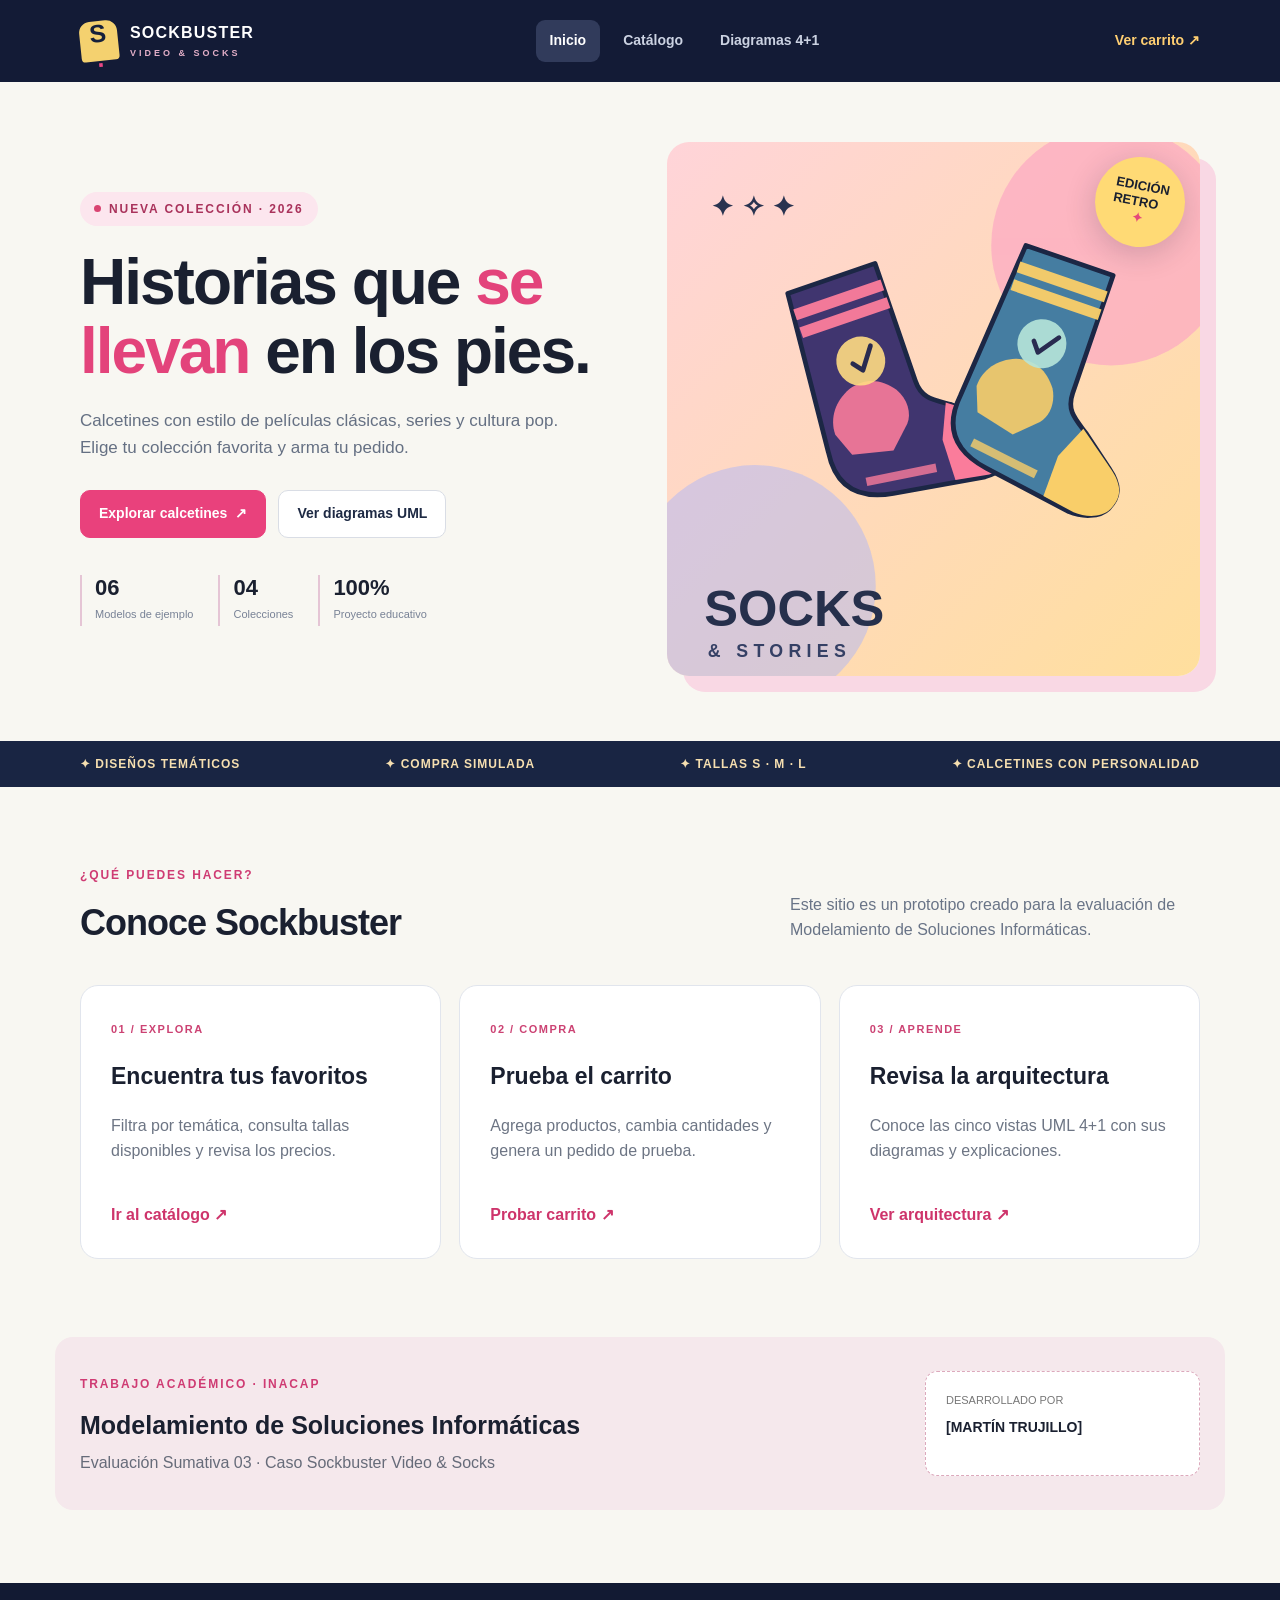
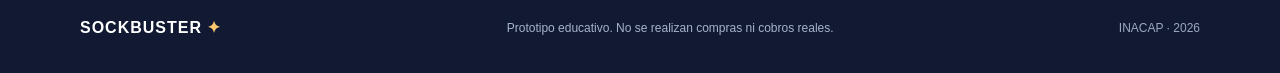
==== index.html @ fbe6a499 "Add files via upload" ====
<!DOCTYPE html>
<html lang="es">
<head>
  <meta charset="UTF-8">
  <meta name="viewport" content="width=device-width, initial-scale=1.0">
  <meta name="description" content="Sockbuster: tienda de calcetines temáticos de cine, series y cultura pop.">
  <title>Sockbuster | Inicio</title>
  <link rel="stylesheet" href="css/estilos.css">
</head>
<body>
  <header class="encabezado">
    <div class="contenedor barra">
      <a class="marca" href="index.html" aria-label="Sockbuster, ir al inicio"><span class="marca-figura">S<span class="marca-punto">.</span></span><span>SOCKBUSTER<small>VIDEO & SOCKS</small></span></a>
      <nav aria-label="Navegación principal"><a class="activo" href="index.html">Inicio</a><a href="catalogo.html">Catálogo</a><a href="diagramas.html">Diagramas 4+1</a></nav>
      <a class="enlace-carrito" href="catalogo.html#seccion-carrito">Ver carrito <span aria-hidden="true">↗</span></a>
    </div>
  </header>
  <main>
    <section class="hero contenedor">
      <div class="hero-texto">
        <span class="etiqueta"><span class="luz"></span> NUEVA COLECCIÓN · 2026</span>
        <h1>Historias que <em>se llevan</em> en los pies.</h1>
        <p>Calcetines con estilo de películas clásicas, series y cultura pop. Elige tu colección favorita y arma tu pedido.</p>
        <div class="hero-acciones"><a href="catalogo.html" class="boton boton-primario">Explorar calcetines <span aria-hidden="true">↗</span></a><a href="diagramas.html" class="boton boton-secundario">Ver diagramas UML</a></div>
        <div class="hero-datos"><div><strong>06</strong><span>Modelos de ejemplo</span></div><div><strong>04</strong><span>Colecciones</span></div><div><strong>100%</strong><span>Proyecto educativo</span></div></div>
      </div>
      <div class="hero-imagen"><img src="imagenes/portada.svg" alt="Ilustración de calcetines temáticos de Sockbuster"><span class="sticker">EDICIÓN<br>RETRO <b>✦</b></span></div>
    </section>
    <section class="franja" aria-label="Características de la tienda"><div class="contenedor franja-contenido"><span>✦ DISEÑOS TEMÁTICOS</span><span>✦ COMPRA SIMULADA</span><span>✦ TALLAS S · M · L</span><span>✦ CALCETINES CON PERSONALIDAD</span></div></section>
    <section class="contenedor seccion">
      <div class="titulo-seccion"><div><span class="sobrelinea">¿QUÉ PUEDES HACER?</span><h2>Conoce Sockbuster</h2></div><p>Este sitio es un prototipo creado para la evaluación de Modelamiento de Soluciones Informáticas.</p></div>
      <div class="tarjetas-info"><article class="tarjeta-info"><span class="numero">01 / EXPLORA</span><h3>Encuentra tus favoritos</h3><p>Filtra por temática, consulta tallas disponibles y revisa los precios.</p><a href="catalogo.html">Ir al catálogo ↗</a></article><article class="tarjeta-info"><span class="numero">02 / COMPRA</span><h3>Prueba el carrito</h3><p>Agrega productos, cambia cantidades y genera un pedido de prueba.</p><a href="catalogo.html#seccion-carrito">Probar carrito ↗</a></article><article class="tarjeta-info"><span class="numero">03 / APRENDE</span><h3>Revisa la arquitectura</h3><p>Conoce las cinco vistas UML 4+1 con sus diagramas y explicaciones.</p><a href="diagramas.html">Ver arquitectura ↗</a></article></div>
    </section>
    <section class="contenedor autor-bloque"><div><span class="sobrelinea">TRABAJO ACADÉMICO · INACAP</span><h2>Modelamiento de Soluciones Informáticas</h2><p>Evaluación Sumativa 03 · Caso Sockbuster Video & Socks</p></div><div class="autor-nombre"><span>DESARROLLADO POR</span><strong>[MARTÍN TRUJILLO]</strong><small></small></div></section>
  </main>
  <footer class="pie"><div class="contenedor pie-interior"><strong>SOCKBUSTER <span>✦</span></strong><p>Prototipo educativo. No se realizan compras ni cobros reales.</p><span>INACAP · 2026</span></div></footer>
</body>
</html>
---- css/estilos.css ----
/* Archivo de estilos. Aquí se cambian colores, tamaños y posiciones. */
:root{--fondo:#f8f7f2;--texto:#1a2030;--tinta:#29324a;--azul:#131b36;--rosa:#ec4d86;--amarillo:#ffd36d;--borde:#e2e4e7;--blanco:#fff;--suave:#f1f2f5}
*{box-sizing:border-box}html{scroll-behavior:smooth}body{margin:0;font-family:Arial,Helvetica,sans-serif;background:var(--fondo);color:var(--texto);line-height:1.55}a{color:inherit}button,input,select,textarea{font:inherit}button{cursor:pointer}img{display:block;max-width:100%}.contenedor{max-width:1170px;margin:0 auto;padding-left:25px;padding-right:25px}.encabezado{background:#131b36;color:white;position:relative;z-index:3}.barra{min-height:82px;display:flex;justify-content:space-between;align-items:center;gap:20px}.marca{color:white;display:flex;gap:12px;align-items:center;font-weight:900;letter-spacing:1.2px;text-decoration:none;line-height:1}.marca small{display:block;color:#e3afc8;letter-spacing:3px;font-size:9px;margin-top:8px}.marca-figura{width:38px;height:40px;border-radius:11px 11px 4px 4px;background:#f4d16f;color:#15203b;font-size:25px;display:grid;place-items:center;transform:rotate(-6deg)}.marca-punto{color:#e94784}.barra nav{display:flex;gap:9px;align-items:center}.barra nav a{text-decoration:none;padding:10px 14px;border-radius:9px;color:#cbd2e2;font-size:14px;font-weight:bold}.barra nav a:hover,.barra nav a.activo{background:#313b5b;color:white}.enlace-carrito{color:#ffcf72;font-size:14px;font-weight:bold;text-decoration:none}.hero{min-height:540px;display:grid;grid-template-columns:1.03fr .97fr;align-items:center;gap:20px;padding-top:60px;padding-bottom:65px}.etiqueta,.sobrelinea{font-size:12px;letter-spacing:1.9px;font-weight:800;color:#cf3b73}.etiqueta{background:#fce6ee;color:#a9325b;display:inline-flex;align-items:center;gap:8px;border-radius:20px;padding:8px 14px}.luz{width:7px;height:7px;border-radius:50%;background:#d94472}.hero h1,.cabecera-pagina h1{font-size:clamp(38px,5vw,67px);line-height:1.08;letter-spacing:-2px;margin:22px 0}.hero h1 em,.cabecera-pagina h1 em{color:#e3437b;font-style:normal}.hero-texto>p{max-width:480px;font-size:17px;color:#657083}.hero-acciones{display:flex;gap:12px;flex-wrap:wrap;margin:29px 0 37px}.boton{border-radius:10px;display:inline-flex;justify-content:center;align-items:center;gap:8px;min-height:46px;padding:12px 18px;border:1px solid transparent;font-weight:800;text-decoration:none;font-size:14px}.boton-primario{background:#e9417c;color:white;border-color:#e9417c}.boton-primario:hover{background:#c63469}.boton-secundario{background:white;color:#1e2a44;border-color:#d9dde5}.boton-secundario:hover{background:#f1f3f7}.ancho{width:100%}.hero-datos{display:flex;gap:25px}.hero-datos>div{border-left:2px solid #e5c5d5;padding-left:13px}.hero-datos strong{font-size:22px;display:block;line-height:1.2}.hero-datos span{font-size:11px;color:#788296}.hero-imagen{position:relative;border-radius:22px;overflow:hidden;box-shadow:16px 16px 0 #f9d8e4}.hero-imagen>img{width:100%;aspect-ratio:1/1;object-fit:cover}.sticker{position:absolute;right:15px;top:15px;border-radius:50%;background:#ffda75;width:90px;height:90px;display:flex;flex-direction:column;justify-content:center;align-items:center;font-weight:900;font-size:13px;line-height:1.25;transform:rotate(11deg);box-shadow:0 7px 30px #151b3630}.sticker b{color:#e5487a}.franja{background:#192543;color:#f6dfb0}.franja-contenido{display:flex;justify-content:space-between;gap:15px;flex-wrap:wrap;padding-top:14px;padding-bottom:14px;font-size:12px;font-weight:800;letter-spacing:1px}.seccion{padding-top:75px;padding-bottom:78px}.titulo-seccion{display:flex;justify-content:space-between;align-items:end;gap:30px;margin-bottom:26px}.titulo-seccion h2,.extras-titulo h2{font-size:36px;letter-spacing:-1px;margin:8px 0}.titulo-seccion>p{max-width:410px;color:#697487}.tarjetas-info{display:grid;grid-template-columns:repeat(3,1fr);gap:18px}.tarjeta-info{padding:30px;border:1px solid #e1e5ed;border-radius:18px;background:white}.tarjeta-info h3{font-size:23px;line-height:1.2}.tarjeta-info p{color:#6d7584;min-height:73px}.tarjeta-info a{color:#ce346b;font-weight:800;text-decoration:none}.numero{font-size:11px;letter-spacing:1.5px;font-weight:900;color:#cc4273}.autor-bloque{display:flex;justify-content:space-between;gap:30px;background:#f5e8ec;border-radius:18px;padding-top:34px;padding-bottom:34px;margin-bottom:73px}.autor-bloque h2{font-size:25px;margin:10px 0 7px}.autor-bloque p{color:#666b79;margin:0}.autor-nombre{min-width:275px;background:white;border:1px dashed #dca9bc;border-radius:12px;padding:20px}.autor-nombre span,.autor-nombre small{font-size:11px;display:block;color:#777}.autor-nombre strong{font-size:14px;display:block;margin:8px 0}.pie{background:#121a33;color:#fff}.pie-interior{display:flex;justify-content:space-between;gap:20px;align-items:center;min-height:90px;font-size:12px}.pie-interior strong{font-size:16px;letter-spacing:1px}.pie-interior strong span{color:#ffc76e}.pie-interior p{color:#a6b4c9}.pie-interior>span{color:#9aa9bd}.cabecera-pagina{padding:58px 0 27px}.cabecera-pagina h1{font-size:clamp(36px,4vw,54px);margin:12px 0}.cabecera-pagina>p{color:#617086;font-size:17px;max-width:690px}.aviso{background:#fff2d3;border:1px solid #f5d993;padding:13px 18px;border-radius:10px;font-size:13px;color:#624f26;margin-bottom:25px}.catalogo-principal{padding-bottom:70px}.catalogo-layout{display:grid;grid-template-columns:minmax(0,1fr) 315px;align-items:start;gap:24px}.filtros{display:grid;grid-template-columns:1fr 1fr 110px;gap:13px;background:#fff;border:1px solid var(--borde);border-radius:13px;padding:17px}.filtros label,.carrito-panel label,.perfil-resena label,.form-producto label,.resena-form label{font-size:12px;font-weight:800;display:block;color:#424c60}.filtros input,.filtros select,.carrito-panel input,.perfil-resena input,.form-producto input,.form-producto select,.resena-form input,.resena-form textarea,.resena-form select{display:block;margin-top:6px;width:100%;height:42px;background:#fff;border:1px solid #d8dce5;border-radius:8px;padding:9px 10px;color:#243046}.resena-form textarea{height:78px;resize:vertical}.lista-encabezado{display:flex;justify-content:space-between;align-items:center;gap:12px;margin:23px 0 15px}.lista-encabezado h2{font-size:23px;margin:0}.lista-encabezado span{font-size:13px;color:#7b8392}.productos-grid{display:grid;grid-template-columns:repeat(2,minmax(0,1fr));gap:18px}.producto{min-width:0;background:#fff;border:1px solid #e1e3e9;border-radius:15px;overflow:hidden}.producto-imagen{background:#f0e7e9;position:relative}.producto-imagen img{width:100%;height:212px;object-fit:cover}.producto-imagen .categoria{position:absolute;top:12px;left:12px;background:#fff;border-radius:50px;font-size:10px;color:#a42f64;padding:7px 10px;font-weight:800}.producto-cuerpo{padding:18px}.producto-cuerpo h3{font-size:18px;margin:5px 0 3px;line-height:1.2}.producto-cuerpo .inspiracion{color:#798092;font-size:12px;margin:0 0 12px}.precio-linea{display:flex;align-items:center;justify-content:space-between;gap:8px;margin-bottom:13px}.precio-linea strong{font-size:22px}.stock{color:#497456;font-size:12px}.stock.cero{color:#c74646}.producto-acciones{display:grid;grid-template-columns:1fr 70px;gap:9px;margin-bottom:9px}.producto-acciones select,.producto-acciones input{min-width:0;width:100%;height:38px;border:1px solid #dce0e9;border-radius:7px;padding:6px}.producto .boton{width:100%;min-height:42px}.boton:disabled{background:#cbd1db;border-color:#cbd1db;color:#4d586c;cursor:not-allowed}.producto-detalle{border-top:1px solid #eff0f4;margin-top:13px;padding-top:12px}.producto-detalle summary{cursor:pointer;font-size:13px;color:#c13b70;font-weight:800}.resumen-resenas{font-size:12px;color:#697183;margin:8px 0 0}.carrito-panel{position:sticky;top:16px;border:1px solid #e0e1e9;border-radius:17px;background:#fff;padding:20px}.carrito-cabeza{display:flex;align-items:center;justify-content:space-between;border-bottom:1px solid #e8eaf0;padding-bottom:13px}.carrito-cabeza h2{margin:0;font-size:22px}.carrito-cabeza span{color:#6f7988;font-size:12px}.items-carrito{min-height:68px;max-height:400px;overflow:auto}.carrito-vacio{color:#838b9b;font-size:13px;text-align:center;padding:20px 0}.linea-carrito{padding:13px 0;display:grid;grid-template-columns:1fr auto;gap:9px;border-bottom:1px solid #f0f0f3}.linea-carrito strong{display:block;font-size:13px}.linea-carrito small{font-size:12px;color:#798392}.linea-carrito .fila-cantidad{display:flex;gap:5px;align-items:center;margin-top:5px}.fila-cantidad button{border:1px solid #dce0e8;background:#fff;border-radius:6px;min-width:23px;min-height:25px}.quitar{color:#aa3558;border:none;background:transparent;font-size:11px;margin-top:4px;padding:0}.carrito-total{display:flex;justify-content:space-between;align-items:center;margin:18px 0}.carrito-total strong{font-size:26px}.carrito-panel label{margin-bottom:13px}.ayuda{font-size:11px;text-align:center;color:#7a8294}.resultado-pedido{background:#eaf8ef;border:1px solid #b8dfc1;color:#275a37;padding:14px;border-radius:10px;font-size:13px;margin-top:14px;overflow-wrap:anywhere}.resultado-pedido strong{display:block;margin:5px 0}.oculto{display:none!important}.sin-productos{background:white;padding:30px;border-radius:10px;color:#667184}.extras-demo,.administracion{margin-top:60px}.extras-titulo>p{color:#6b7586;max-width:690px}.perfil-resena{display:flex;gap:12px;align-items:end;flex-wrap:wrap;border:1px solid #e3e5ed;border-radius:12px;background:white;padding:18px}.perfil-resena label{width:230px}.perfil-resena>strong{font-size:12px;color:#9b4b6c;padding-bottom:12px}.panel-resenas{background:#fff;border:1px solid #e4e5eb;border-radius:13px;margin-top:15px;padding:20px}.panel-resenas>p{color:#798493;font-size:14px}.panel-resenas h3{margin-top:0}.resena-lista{display:grid;gap:9px;margin:15px 0}.una-resena{background:#f7f7f9;padding:11px 15px;border-radius:8px}.una-resena strong{font-size:13px}.una-resena span{color:#de467b;font-weight:900}.una-resena p{margin:5px 0;font-size:13px}.resena-form{display:grid;grid-template-columns:145px 1fr auto;gap:12px;align-items:end}.resena-form .boton{margin-bottom:0}.administracion details{border:1px solid #dce1ed;background:#f0f2f8;border-radius:15px;overflow:hidden}.administracion summary{cursor:pointer;font-weight:800;display:flex;align-items:center;justify-content:space-between;padding:21px 25px;list-style:none}.administracion summary::-webkit-details-marker{display:none}.administracion summary span:last-child{font-size:25px;color:#dc4b80}.aviso-chico{margin:3px 20px 16px}.admin-contenido{display:grid;grid-template-columns:300px 1fr;gap:20px;padding:0 20px 23px}.form-producto,.admin-lista{background:white;padding:19px;border-radius:11px}.form-producto h3,.admin-lista h3{margin-top:0}.form-producto label{margin:10px 0}.form-producto .boton{margin-top:11px}.admin-fila{display:grid;grid-template-columns:minmax(100px,1fr) 90px 75px auto;gap:7px;align-items:center;border-bottom:1px solid #ecedf2;padding:9px 0}.admin-fila strong{font-size:12px}.admin-fila input{width:100%;min-width:0;height:35px;border:1px solid #dce0e7;padding:5px;border-radius:6px}.admin-fila button{background:#243453;color:white;border:0;border-radius:6px;padding:8px;font-size:11px}.admin-lista>.boton{margin-top:18px}.diagramas-contenido{padding-bottom:70px}.pestanas-vistas{display:flex;flex-wrap:wrap;gap:8px;margin:15px 0 36px}.pestanas-vistas a{background:#fff;border:1px solid #dfe2e9;padding:10px 14px;border-radius:8px;text-decoration:none;font-weight:800;font-size:12px;color:#4b5367}.pestanas-vistas a:hover{background:#fce8ef;color:#b23569}.vista{scroll-margin-top:15px;margin:35px 0 55px;border-radius:17px;border:1px solid #e0e4ec;background:#fff;overflow:hidden}.vista-titulo{padding:26px 28px 12px}.vista-titulo h2{font-size:29px;margin:7px 0}.vista-titulo p{font-size:15px;color:#657286;max-width:780px;margin:8px 0}.diagrama-imagen{padding:20px;overflow-x:auto;background:#fbfcff;border-top:1px solid #eceef4;border-bottom:1px solid #eceef4;text-align:center}.diagrama-imagen img{width:100%;height:auto;max-height:690px;object-fit:contain;margin:0 auto}.nota-diagrama{padding:15px 26px 24px;color:#5f697a;font-size:13px;margin:0}.resumen-requisitos{padding:20px 0}.resumen-requisitos h2{font-size:27px}.tabla-responsive{overflow-x:auto}.tabla-responsive table{background:#fff;width:100%;border-collapse:collapse;font-size:13px}.tabla-responsive th{background:#273453;color:white;text-align:left}.tabla-responsive td,.tabla-responsive th{padding:13px;border:1px solid #e0e3eb}.tabla-responsive tr:nth-child(even){background:#fafbfe}code{font-family:Consolas,monospace;font-size:12px;background:#f2f2f4;padding:2px 5px;border-radius:3px}
@media(max-width:960px){.catalogo-layout{grid-template-columns:minmax(0,1fr)}.carrito-panel{position:static}.admin-contenido{grid-template-columns:1fr}.hero{grid-template-columns:1fr 1fr}.hero-datos{gap:10px}.tarjetas-info{grid-template-columns:repeat(2,minmax(0,1fr))}}
@media(max-width:680px){.barra{flex-wrap:wrap;justify-content:center;padding-top:15px;padding-bottom:13px}.barra nav{order:3;justify-content:center;flex-wrap:wrap;width:100%}.barra nav a{padding:7px 9px}.enlace-carrito{font-size:12px}.hero{grid-template-columns:1fr;padding-top:38px}.hero h1{font-size:43px}.hero-imagen{max-width:430px}.hero-datos{flex-wrap:wrap}.titulo-seccion,.autor-bloque{display:block}.autor-nombre{margin-top:20px;min-width:0}.tarjetas-info,.productos-grid{grid-template-columns:1fr}.franja-contenido{justify-content:center}.filtros{grid-template-columns:1fr 1fr}.filtros label:first-child{grid-column:span 2}.pie-interior{flex-wrap:wrap;justify-content:center;padding-top:20px;padding-bottom:20px}.resena-form{grid-template-columns:1fr}.resena-form label{width:100%}.admin-fila{grid-template-columns:minmax(90px,1fr) 70px 65px auto}.vista-titulo{padding:20px}.diagrama-imagen{padding:8px}}
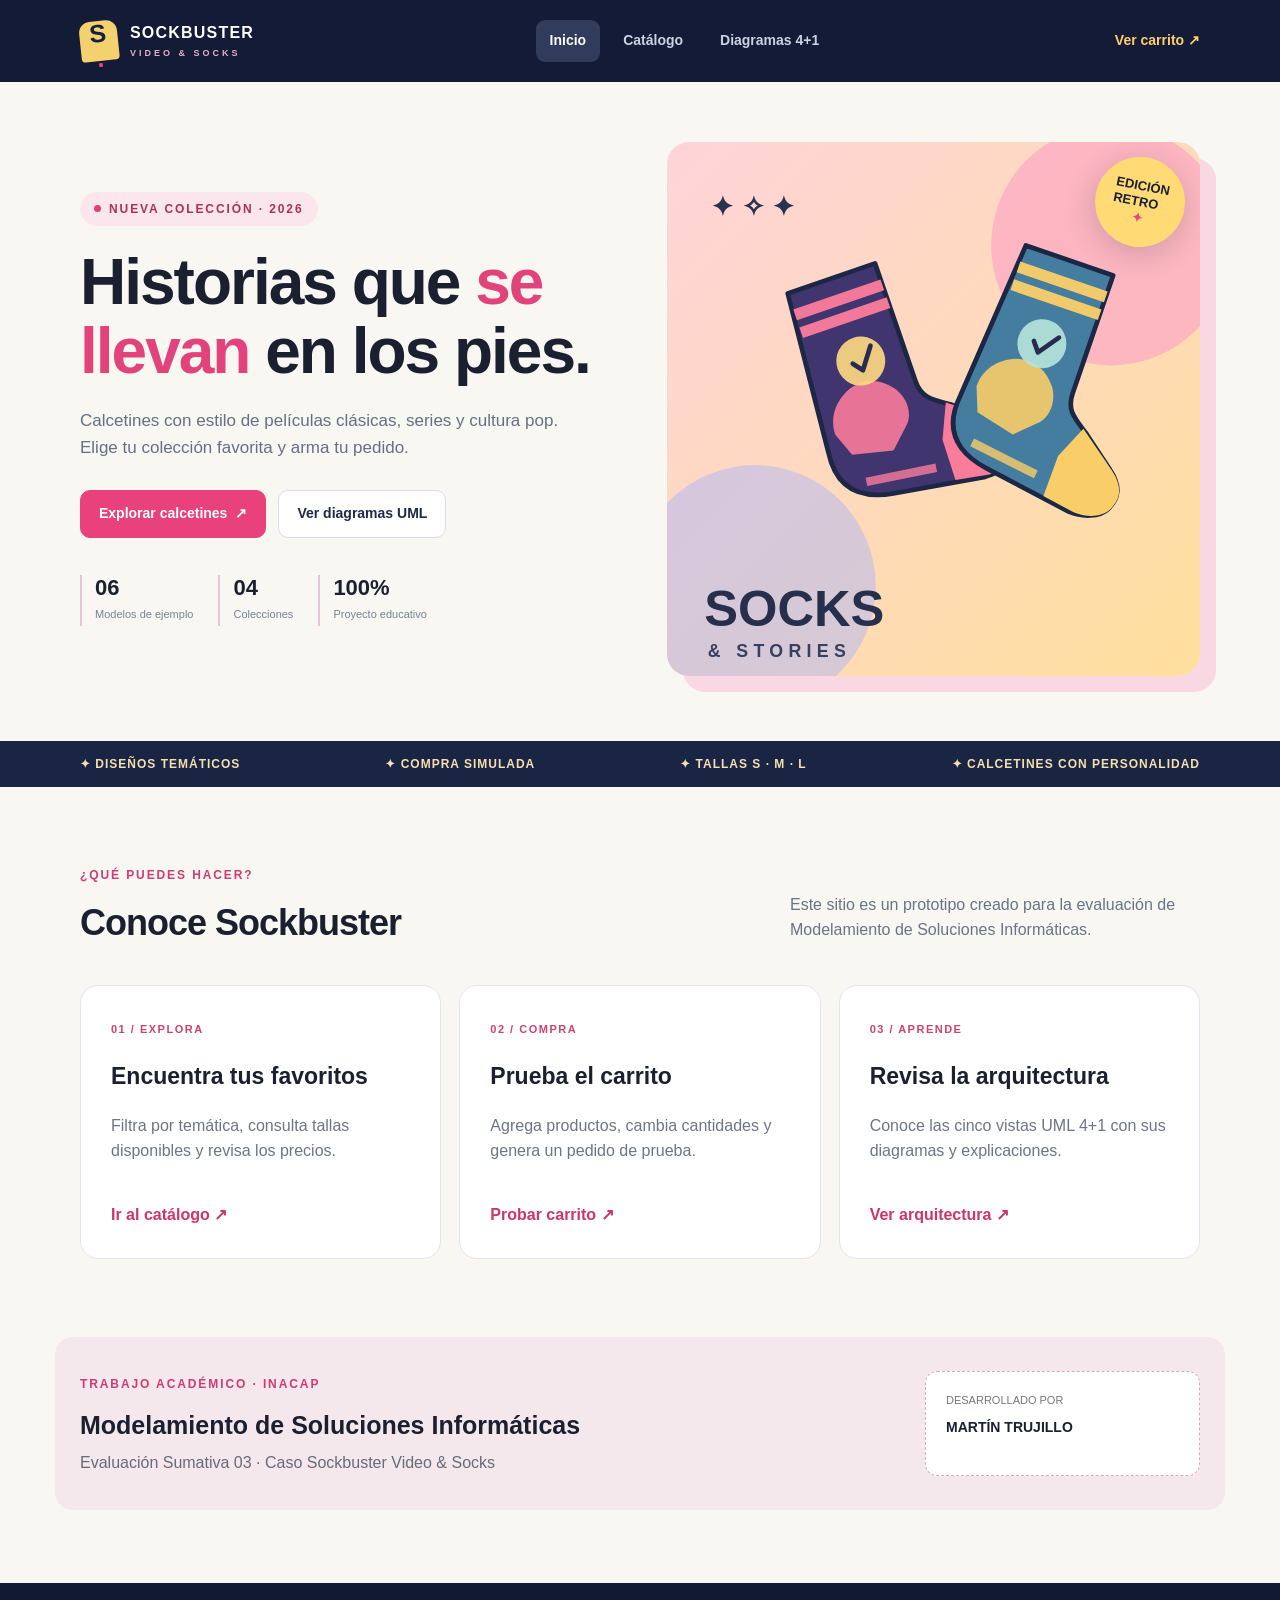
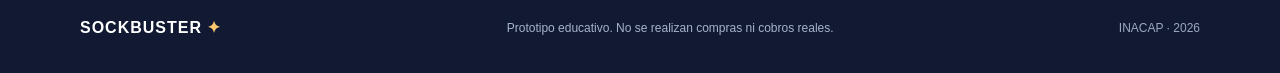
==== commit 9fa7484b: "Update index.html" ====
--- a/index.html
+++ b/index.html
@@ -31,7 +31,7 @@
       <div class="titulo-seccion"><div><span class="sobrelinea">¿QUÉ PUEDES HACER?</span><h2>Conoce Sockbuster</h2></div><p>Este sitio es un prototipo creado para la evaluación de Modelamiento de Soluciones Informáticas.</p></div>
       <div class="tarjetas-info"><article class="tarjeta-info"><span class="numero">01 / EXPLORA</span><h3>Encuentra tus favoritos</h3><p>Filtra por temática, consulta tallas disponibles y revisa los precios.</p><a href="catalogo.html">Ir al catálogo ↗</a></article><article class="tarjeta-info"><span class="numero">02 / COMPRA</span><h3>Prueba el carrito</h3><p>Agrega productos, cambia cantidades y genera un pedido de prueba.</p><a href="catalogo.html#seccion-carrito">Probar carrito ↗</a></article><article class="tarjeta-info"><span class="numero">03 / APRENDE</span><h3>Revisa la arquitectura</h3><p>Conoce las cinco vistas UML 4+1 con sus diagramas y explicaciones.</p><a href="diagramas.html">Ver arquitectura ↗</a></article></div>
     </section>
-    <section class="contenedor autor-bloque"><div><span class="sobrelinea">TRABAJO ACADÉMICO · INACAP</span><h2>Modelamiento de Soluciones Informáticas</h2><p>Evaluación Sumativa 03 · Caso Sockbuster Video & Socks</p></div><div class="autor-nombre"><span>DESARROLLADO POR</span><strong>[MARTÍN TRUJILLO]</strong><small></small></div></section>
+    <section class="contenedor autor-bloque"><div><span class="sobrelinea">TRABAJO ACADÉMICO · INACAP</span><h2>Modelamiento de Soluciones Informáticas</h2><p>Evaluación Sumativa 03 · Caso Sockbuster Video & Socks</p></div><div class="autor-nombre"><span>DESARROLLADO POR</span><strong>MARTÍN TRUJILLO</strong><small></small></div></section>
   </main>
   <footer class="pie"><div class="contenedor pie-interior"><strong>SOCKBUSTER <span>✦</span></strong><p>Prototipo educativo. No se realizan compras ni cobros reales.</p><span>INACAP · 2026</span></div></footer>
 </body>
